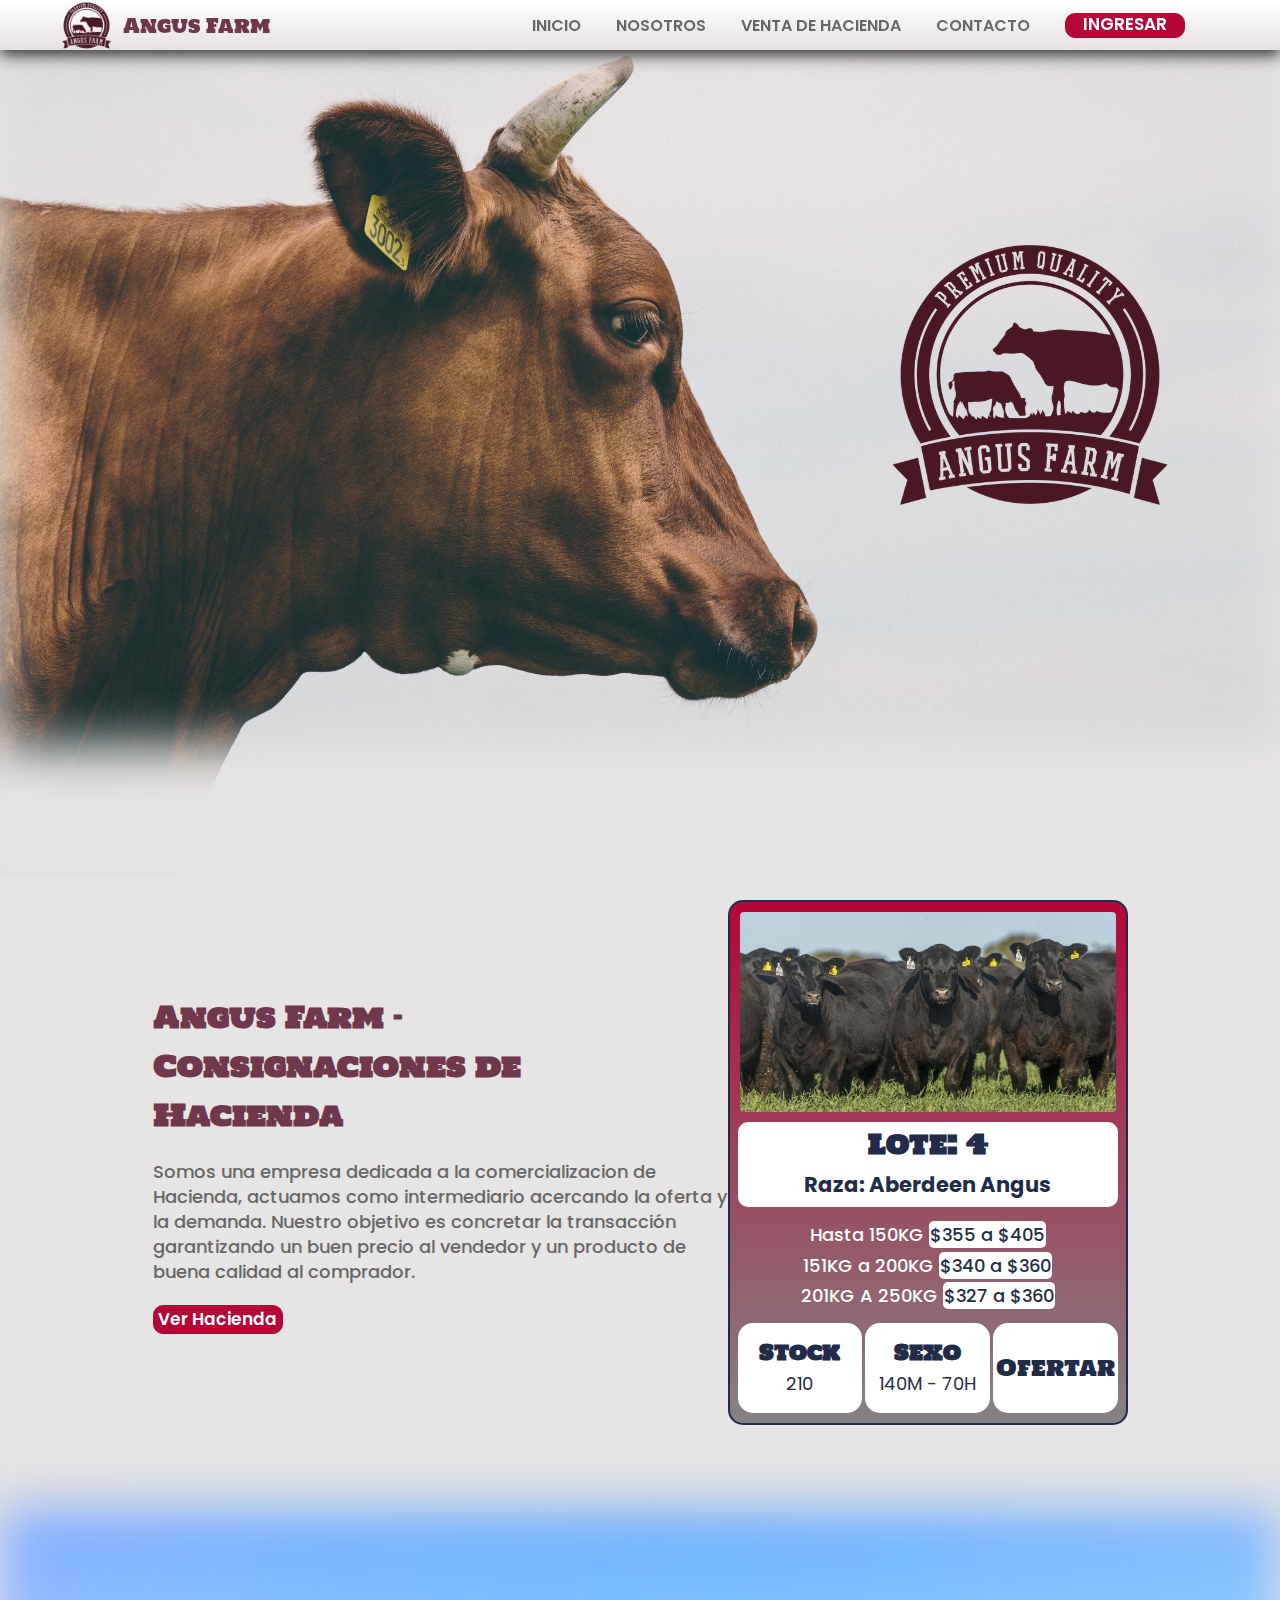
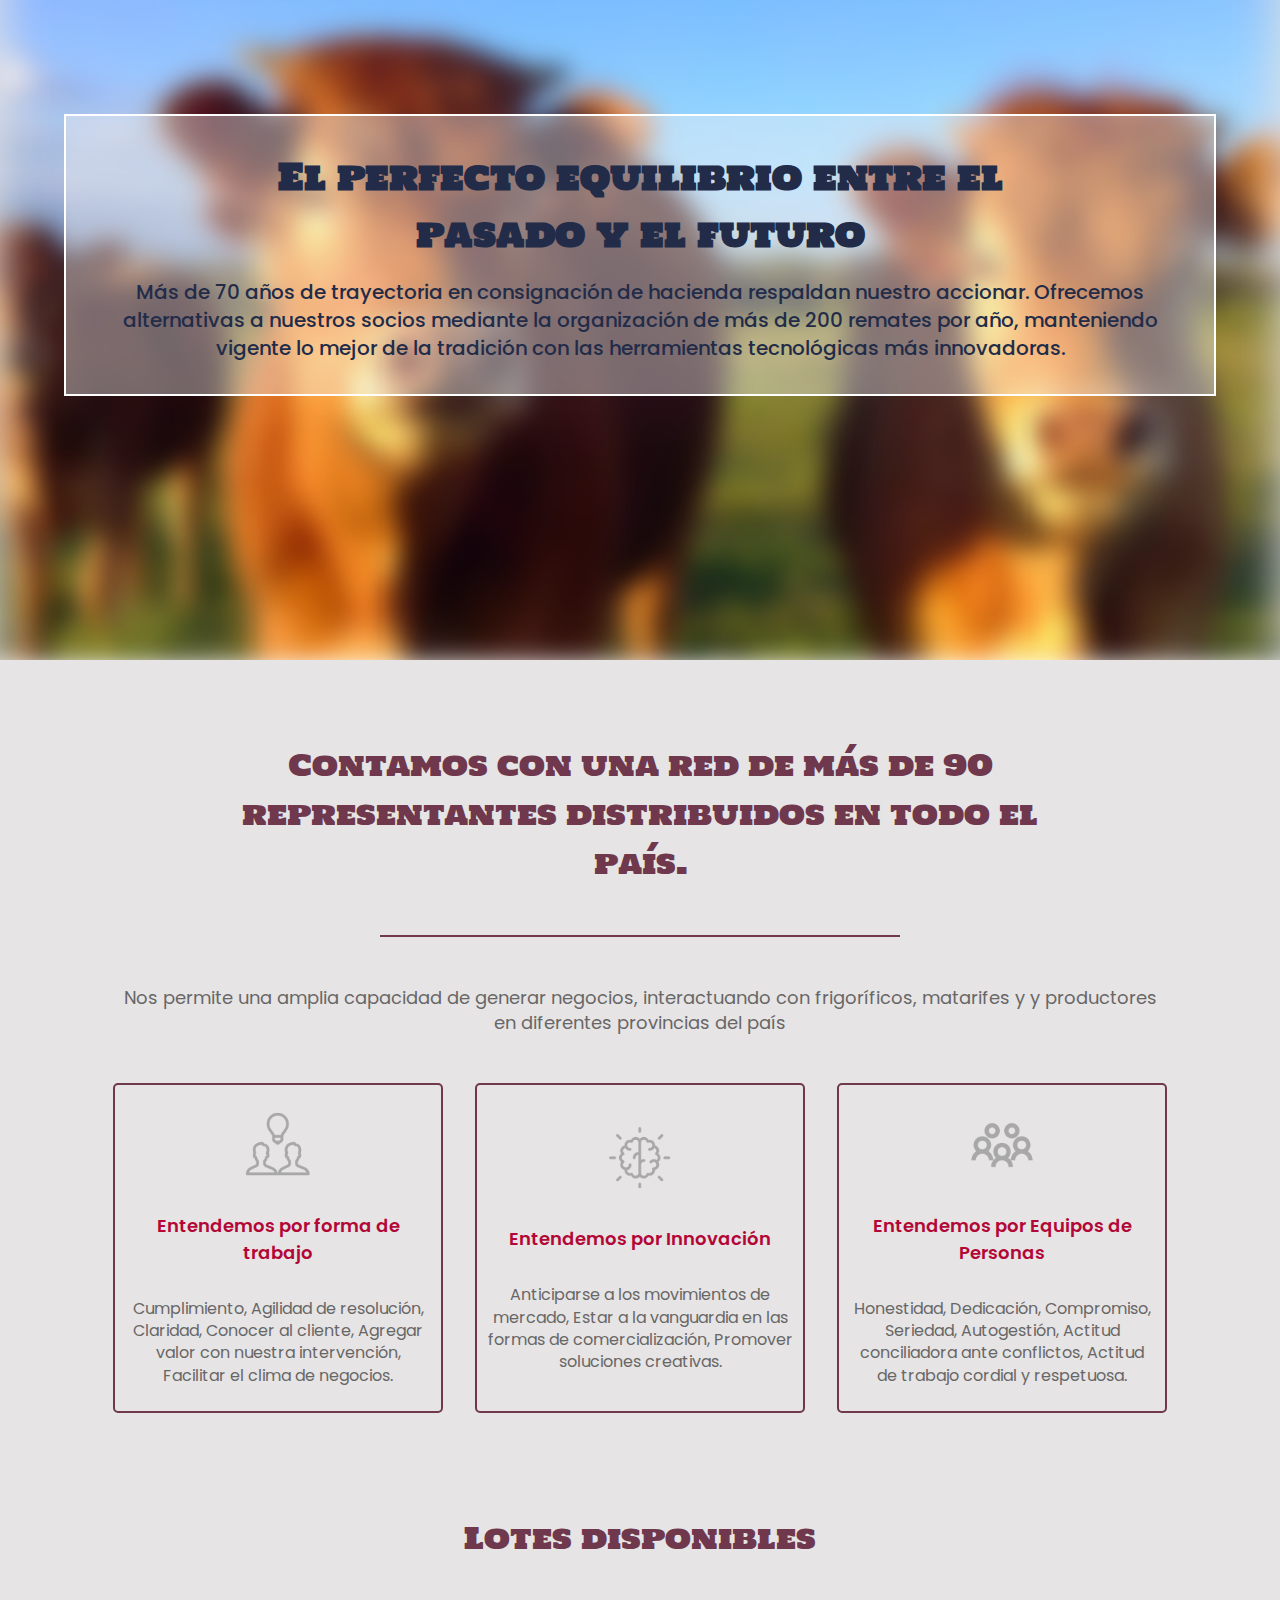
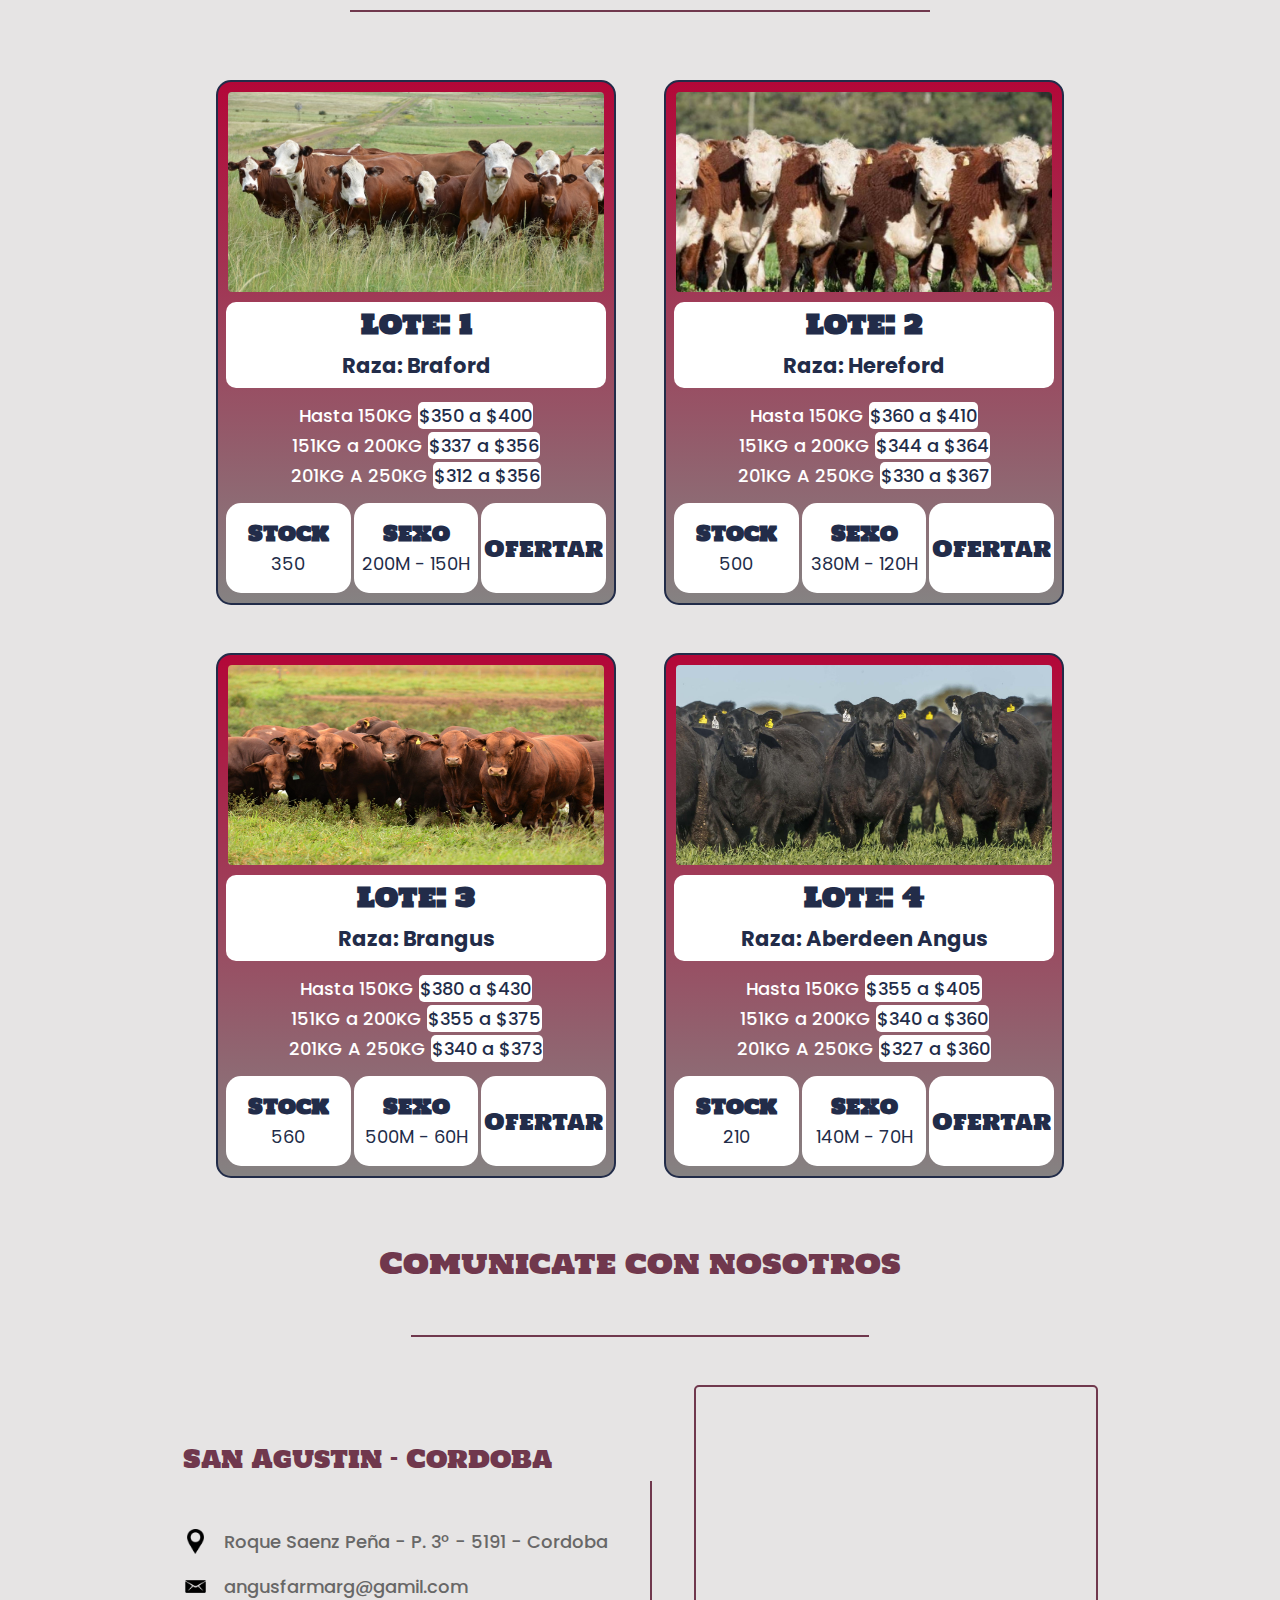
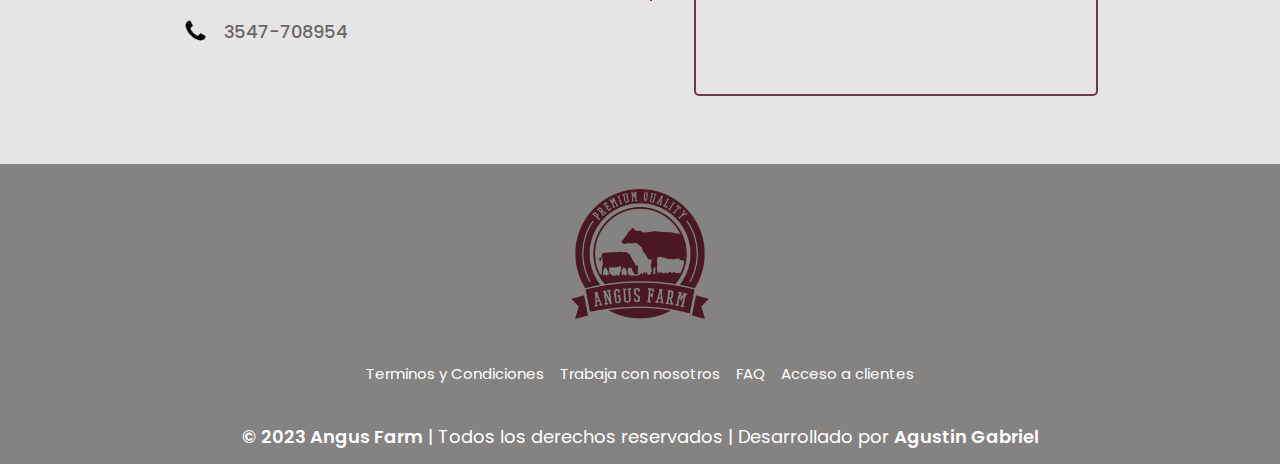
==== index.html @ 78f522e8 "integrador" ====
<!DOCTYPE html>
<html lang="en">
  <head>
    <meta charset="UTF-8" />
    <meta http-equiv="X-UA-Compatible" content="IE=edge" />
    <meta name="viewport" content="width=device-width, initial-scale=1.0" />
    <link rel="stylesheet" href="./assets/styles.css" />
    <link
      rel="stylesheet"
      href="https://cdnjs.cloudflare.com/ajax/libs/font-awesome/6.4.0/css/all.min.css"
    />
    <title>Integrador</title>
  </head>
  <body>
    <header>
      <div class="logo">
        <img src="./assets/img/logo-hag.png" alt="logo" />
        <p>Angus Farm</p>
      </div>
      <nav class="navbar">
        <label for="toggle-menu"><i class="fa-solid fa-bars"></i></label>
        <input type="checkbox" id="toggle-menu" />

        <ul class="navbar-list">
          <li><a href="#hero">Inicio</a></li>
          <li><a href="#about ">Nosotros</a></li>
          <li><a href="#cards ">Venta de Hacienda</a></li>
          <li><a href="#contact">Contacto</a></li>
          <li><a href="#">Ingresar</a></li>
        </ul>
        <div class="overlay"></div>
      </nav>
    </header>
    <main>
      <section id="img-port">
        <img src="./assets/img/logo-hag.png" alt="logo" />
      </section>
      <section id="hero">
        <div class="hero-info">
          <h1>Angus Farm - Consignaciones de Hacienda</h1>

          <p>
            Somos una empresa dedicada a la comercializacion de Hacienda,
            actuamos como intermediario acercando la oferta y la demanda.
            Nuestro objetivo es concretar la transacción garantizando un buen
            precio al vendedor y un producto de buena calidad al comprador.
          </p>
          <a href="#cards">Ver Hacienda</a>
        </div>
        <div class="hero-card">
          <img src="./assets/img/angus-card.jpg" alt="Image de card" />
          <div class="hero-card-info">
            <div class="hero-card-top">
              <h2>Lote: 4</h2>
              <h3>Raza: Aberdeen Angus</h3>
            </div>
            <div class="hero-card-bottom">
              <div class="hero-card-price">
                <p>Hasta 150KG <span>$355 a $405</span></p>
                <p>151KG a 200KG <span>$340 a $360</span></p>
                <p>201KG A 250KG <span>$327 a $360</span></p>
              </div>
              <div class="hero-card-stock">
                <div class="h-c-stock">
                  <h3>Stock</h3>
                  <p>210</p>
                </div>
                <div class="h-c-stock">
                  <h3>Sexo</h3>
                  <p>140M - 70H</p>
                </div>
                <div class="h-c-stock hov">
                  <a href="#" class="off">Ofertar</a>
                </div>
              </div>
            </div>
          </div>
        </div>
      </section>
      <section id="about">
        <div class="about-info">
          <h2>El perfecto equilibrio entre el pasado y el futuro</h2>
          <p>
            Más de 70 años de trayectoria en consignación de hacienda respaldan
            nuestro accionar. Ofrecemos alternativas a nuestros socios mediante
            la organización de más de 200 remates por año, manteniendo vigente
            lo mejor de la tradición con las herramientas tecnológicas más
            innovadoras.
          </p>
        </div>
      </section>
      <section id="about-card">
        <h2>
          Contamos con una red de más de 90 representantes distribuidos en todo
          el país.
        </h2>
        <div class="border"></div>
        <h3>
          Nos permite una amplia capacidad de generar negocios, interactuando
          con frigoríficos, matarifes y y productores en diferentes provincias
          del país
        </h3>

        <div class="about-card-info">
          <div class="about-card-container">
            <img src="./assets/img/forma-trabajo.png" alt="forma de trabajo" />
            <h4>Entendemos por forma de trabajo</h4>
            <p>
              Cumplimiento, Agilidad de resolución, Claridad, Conocer al
              cliente, Agregar valor con nuestra intervención, Facilitar el
              clima de negocios.
            </p>
          </div>
          <div class="about-card-container">
            <img src="./assets/img/innovacion.png" alt="innovacion" />
            <h4>Entendemos por Innovación</h4>
            <p>
              Anticiparse a los movimientos de mercado, Estar a la vanguardia en
              las formas de comercialización, Promover soluciones creativas.
            </p>
          </div>
          <div class="about-card-container">
            <img src="./assets/img/equipos.png" alt="equipos" />
            <h4>Entendemos por Equipos de Personas</h4>
            <p>
              Honestidad, Dedicación, Compromiso, Seriedad, Autogestión, Actitud
              conciliadora ante conflictos, Actitud de trabajo cordial y
              respetuosa.
            </p>
          </div>
        </div>
      </section>
      <section id="cards">
        <h2 class="cards-h2">Lotes disponibles</h2>
        <div class="border"></div>
        <div class="cards-container">
          <div class="hero-card">
            <img src="./assets/img/braford-card.jpg" alt="Image de card" />
            <div class="hero-card-info">
              <div class="hero-card-top">
                <h2>Lote: 1</h2>
                <h3>Raza: Braford</h3>
              </div>
              <div class="hero-card-bottom">
                <div class="hero-card-price">
                  <p>Hasta 150KG <span>$350 a $400</span></p>
                  <p>151KG a 200KG <span>$337 a $356</span></p>
                  <p>201KG A 250KG <span>$312 a $356</span></p>
                </div>
                <div class="hero-card-stock">
                  <div class="h-c-stock">
                    <h3>Stock</h3>
                    <p>350</p>
                  </div>
                  <div class="h-c-stock">
                    <h3>Sexo</h3>
                    <p>200M - 150H</p>
                  </div>
                  <div class="h-c-stock">
                    <a href="#" class="off">Ofertar</a>
                  </div>
                </div>
              </div>
            </div>
          </div>
          <div class="hero-card">
            <img src="./assets/img/hereford-card.jpg" alt="Image de card" />
            <div class="hero-card-info">
              <div class="hero-card-top">
                <h2>Lote: 2</h2>
                <h3>Raza: Hereford</h3>
              </div>
              <div class="hero-card-bottom">
                <div class="hero-card-price">
                  <p>Hasta 150KG <span>$360 a $410</span></p>
                  <p>151KG a 200KG <span>$344 a $364</span></p>
                  <p>201KG A 250KG <span>$330 a $367</span></p>
                </div>
                <div class="hero-card-stock">
                  <div class="h-c-stock">
                    <h3>Stock</h3>
                    <p>500</p>
                  </div>
                  <div class="h-c-stock">
                    <h3>Sexo</h3>
                    <p>380M - 120H</p>
                  </div>
                  <div class="h-c-stock">
                    <a href="#" class="off">Ofertar</a>
                  </div>
                </div>
              </div>
            </div>
          </div>
          <div class="hero-card">
            <img src="./assets/img/brangus-card.jpg" alt="Image de card" />
            <div class="hero-card-info">
              <div class="hero-card-top">
                <h2>Lote: 3</h2>
                <h3>Raza: Brangus</h3>
              </div>
              <div class="hero-card-bottom">
                <div class="hero-card-price">
                  <p>Hasta 150KG <span>$380 a $430</span></p>
                  <p>151KG a 200KG <span>$355 a $375</span></p>
                  <p>201KG A 250KG <span>$340 a $373</span></p>
                </div>
                <div class="hero-card-stock">
                  <div class="h-c-stock">
                    <h3>Stock</h3>
                    <p>560</p>
                  </div>
                  <div class="h-c-stock">
                    <h3>Sexo</h3>
                    <p>500M - 60H</p>
                  </div>
                  <div class="h-c-stock">
                    <a href="#" class="off">Ofertar</a>
                  </div>
                </div>
              </div>
            </div>
          </div>
          <div class="hero-card">
            <img src="./assets/img/angus-card.jpg" alt="Image de card" />
            <div class="hero-card-info">
              <div class="hero-card-top">
                <h2>Lote: 4</h2>
                <h3>Raza: Aberdeen Angus</h3>
              </div>
              <div class="hero-card-bottom">
                <div class="hero-card-price">
                  <p>Hasta 150KG <span>$355 a $405</span></p>
                  <p>151KG a 200KG <span>$340 a $360</span></p>
                  <p>201KG A 250KG <span>$327 a $360</span></p>
                </div>
                <div class="hero-card-stock">
                  <div class="h-c-stock">
                    <h3>Stock</h3>
                    <p>210</p>
                  </div>
                  <div class="h-c-stock">
                    <h3>Sexo</h3>
                    <p>140M - 70H</p>
                  </div>
                  <div class="h-c-stock">
                    <a href="#" class="off">Ofertar</a>
                  </div>
                </div>
              </div>
            </div>
          </div>
        </div>
      </section>
      <section id="contact">
        <h2>Comunicate con nosotros</h2>
        <div class="border"></div>
        <div class="contact-info">
          <div class="contact-info-user">
            <h3>San Agustin - Cordoba</h3>
            <div class="contact-icon">
              <img src="./assets/img/ubicacion.png" alt="ubicacion" />
              <p>Roque Saenz Peña - P. 3º - 5191 - Cordoba</p>
            </div>
            <div class="contact-icon">
              <img src="./assets/img/email.png" alt="email" />
              <p>angusfarmarg@gamil.com</p>
            </div>
            <div class="contact-icon">
              <img src="./assets/img/phone.png" alt="phone" />
              <p>3547-708954</p>
            </div>
          </div>
          <div class="sep"></div>
          <div class="contact-location">
            <iframe
              src="https://maps.google.com/maps?q=cordoba san agustin&t=&z=15&ie=UTF8&iwloc=&output=embed"
              width="400"
              height="300"
              style="border: 0"
              allowfullscreen=""
              loading="lazy"
              referrerpolicy="no-referrer-when-downgrade"
            ></iframe>
          </div>
        </div>
        <div class="contact-redes"></div>
      </section>

      <footer>
        <img src="./assets/img/logo-hag.png" alt="Logo" />
        <div class="footer-links">
          <ul>
            <li><a href="#">Terminos y Condiciones</a></li>
            <li><a href="#">Trabaja con nosotros</a></li>
            <li><a href="#">FAQ</a></li>
            <li><a href="#">Acceso a clientes</a></li>
          </ul>
        </div>
        <div class="footer-info">
          <p>
            <span>© 2023 Angus Farm</span> | Todos los derechos reservados |
            Desarrollado por
            <span>Agustin Gabriel</span>
          </p>
        </div>
      </footer>
    </main>
  </body>
</html>
---- assets/styles.css ----
@import url("https://fonts.googleapis.com/css2?family=Holtwood+One+SC&family=Poppins&family=Prompt:wght@500&family=Roboto:wght@500&family=Sigmar&display=swap");

* {
  margin: 0;
  padding: 0;
  box-sizing: border-box;
  font-family: "Poppins", sans-serif;
  text-decoration: none;
  list-style-type: none;
}

html {
  scroll-behavior: smooth;
  scroll-padding-top: 50px;
}

/* navbar */

header {
  background: linear-gradient(to top, #e6e2e1, #ffffff);
  box-shadow: 0px 5px 15px rgb(46, 45, 45);
  width: 100%;
  height: 50px;
  display: flex;
  justify-content: space-between;
  align-items: center;
  padding: 0 60px 0 60px;
  position: fixed;
  top: 0;
  z-index: 3;
}

.logo {
  display: flex;
  justify-content: center;
  align-items: center;
  gap: 10px;
}

.logo p {
  font-family: "Holtwood One SC", serif;
  font-size: 19px;
  font-weight: 400;
  color: #70384d;
  cursor: pointer;
}

.logo img {
  height: 53px;
  width: 53px;
}

/* menu hamburguesa desactivado */

.navbar i {
  font-size: 34px;
  display: none;
  color: #70384d;
}

#toggle-menu {
  display: none;
}

/* menu hamburguesa desactivado */

.navbar,
.navbar-list {
  display: flex;
  align-items: center;
  justify-content: center;
  gap: 35px;
}

.navbar-list a {
  color: #686767;
  font-size: 16px;
  font-family: "Poppins", sans-serif;
  font-weight: 600;
  line-height: 1.4em;
  text-transform: uppercase;
  transition: all 0.3s;
}

.navbar-list a:hover {
  color: #70384d;
  transition: all 0.3s;
}

.navbar-list li:last-child > a {
  font-size: 17px;
  font-weight: 600;
  height: 25px;
  width: 120px;
  -webkit-box-pack: center;
  -webkit-box-align: center;
  display: flex;
  justify-content: center;
  align-items: center;
  fill: #ffffff;
  color: #ffffff;
  background-color: #b30738;
  border-style: solid;
  border-width: 1px;
  border-color: #b30738;
  border-radius: 10px;
  transition: all 0.3s linear;
}

.navbar-list li:last-child > a:hover {
  background-color: #686767;
  border-color: #686767;
  transition: all 0.3s linear;
  transform: scale(1.04);
}

/* main */

main {
  display: flex;
  flex-direction: column;
  justify-content: center;
  align-items: center;
  width: 100%;
  background-color: #e6e4e4;
}

/* section hero */

#img-port {
  margin-top: -125px;
  background: url(../assets/img/img-hero2.jpg) no-repeat;
  background-position: top;
  background-size: cover;
  position: relative;
  width: 100%;
  height: 1000px;
  box-shadow: 0px -130px 50px #e6e4e4 inset;
  display: flex;
  justify-content: flex-end;
  align-items: center;
  padding: 0 50px;
}

#img-port img {
  height: 300px;
  padding-right: 50px;
}

#hero {
  max-width: 1200px;
  padding: 25px 25px;
  display: flex;
  justify-content: center;
  align-items: center;
  flex-wrap: wrap;
}

.hero-info {
  display: flex;
  flex-direction: column;
  flex-wrap: wrap;
  gap: 20px;
  width: 50%;
}

.hero-info h1 {
  font-family: "Holtwood One SC", serif;
  font-size: 30px;
  width: 80%;
  /* min-width: 530px; */
  font-weight: 700;
  color: #70384d;
}

.hero-info p {
  color: #686767;
  font-size: 18px;
  font-weight: 500;
  line-height: 1.4em;
  width: 100%;
}

.hero-info a {
  font-size: 17px;
  font-weight: 600;
  height: 29px;
  width: 130px;
  -webkit-box-pack: center;
  -webkit-box-align: center;
  display: flex;
  justify-content: center;
  align-items: center;
  fill: #ffffff;
  color: #ffffff;
  background-color: #b30738;
  border-style: solid;
  border-width: 1px;
  border-color: #b30738;
  border-radius: 10px;
  transition: all 0.3s linear;
}

.hero-info a:hover {
  border-color: #686767;
  background-color: #686767;
  transition: all 0.3s linear;
  transform: scale(1.04);
}

.hero-card {
  width: 400px;
  background: linear-gradient(to top, #858282, #b30738);
  padding: 0px;
  border-radius: 15px;
  display: flex;
  flex-direction: column;
  align-items: center;
  color: #ffffff;
  font-size: 18px;
  font-weight: 500;
  border: 2px solid #222c49;
  line-height: 1.4em;
}
.hero-card img {
  width: 100%;
  height: 220px;
  padding: 10px;
  border-radius: 14px;
}

.hero-card-info {
  display: flex;
  flex-direction: column;
  justify-content: space-between;
  gap: 15px;
}
.hero-card-top {
  display: flex;
  flex-direction: column;
  justify-content: space-between;
  align-items: center;
  font-family: "Holtwood One SC", serif;
  gap: 15px;
  padding: 10px;
  background: #ffffff;
  color: #222c49;
  width: 380px;
  border-radius: 10px;
}

.hero-card-top h2 {
  font-family: "Holtwood One SC", serif;
}

.hero-card-bottom {
  display: flex;
  flex-direction: column;
  justify-content: space-between;
  gap: 15px;
  padding-bottom: 10px;
}

.hero-card-stock {
  display: flex;
  justify-content: space-evenly;
  align-items: center;
  gap: 3px;
}

.h-c-stock {
  display: flex;
  flex-direction: column;
  justify-content: center;
  align-items: center;
  background: #ffffff;
  color: #222c49;
  height: 90px;
  width: 100%;
  border-radius: 15px;
  gap: 5px;
  transition: all 0.3s linear;
}

.h-c-stock a:hover {
  color: #b30738;
}

.hov:hover {
  transform: scale(1.02);
  transition: all 0.3s linear;
}

.off {
  color: #222c49;
  font-size: 22px;
  font-family: "Holtwood One SC", serif;
}

.h-c-stock h3 {
  font-family: "Holtwood One SC", serif;
}

.h-c-stock p {
  font-size: 18px;
  font-weight: 400;
  line-height: 1.4em;
  text-transform: uppercase;
}

.hero-card-price {
  display: flex;
  flex-direction: column;
  justify-content: center;
  align-items: center;
  gap: 5px;
}

.hero-card-price span {
  color: #222c49;
  background: #ffffff;
  padding: 1px;
  border-radius: 5px;
}

.hero-card {
  transition: all 0.3s linear;
}

.hero-card:hover {
  transform: scale(1.02);
  transition: all 0.3s linear;
  box-shadow: 8px 8px 11px 1px #000;
}

/* section about */

#about {
  background: url(../assets/img/about.jpg) center;
  background-size: cover;
  background-repeat: no-repeat;
  width: 100%;
  min-height: 90vh;
  display: flex;
  align-items: center;
  justify-content: center;
  box-shadow: 0px 60px 50px #e6e4e4 inset;
}

.about-info {
  background-color: rgba(243, 243, 243, 0.4);
  max-width: 1200px;
  width: 90%;
  padding: 2rem 3rem;
  gap: 1rem;
  display: flex;
  flex-direction: column;
  justify-content: center;
  align-items: center;
  border: solid #ffffff 2px;
}

.about-info h2 {
  font-family: "Holtwood One SC", serif;
  text-align: center;
  font-size: 35px;
  width: 80%;
  min-width: 530px;
  font-weight: 700;
  color: #222c49;
}

.about-info p {
  color: #222c49;
  text-align: center;
  font-size: 20px;
  font-weight: 500;
  line-height: 1.4em;
  width: 100%;
}

#about-card {
  padding: 80px;
  max-width: 1200px;
  text-align: center;
  display: flex;
  flex-direction: column;
  justify-content: center;
  align-items: center;
  gap: 3rem;
}

#about-card h2 {
  font-family: "Holtwood One SC", serif;
  font-size: 30px;
  width: 80%;
  min-width: 530px;
  font-weight: 500;
  color: #70384d;
}

#about-card h3 {
  color: #686767;
  font-size: 18px;
  font-weight: 400;
  line-height: 1.4em;
  width: 100%;
}

.about-card-info {
  display: flex;
  justify-content: space-around;
  align-items: center;
  gap: 2rem;
}

.about-card-container {
  width: 330px;
  height: 330px;
  border: #70384d 2px solid;
  border-radius: 5px;
  padding: 10px;
  display: flex;
  text-align: center;
  flex-direction: column;
  justify-content: center;
  align-items: center;
  padding: 10px;
  gap: 2rem;
  /* box-shadow: 10px 10px 20px 1px #000; */
  transition: all 0.3s linear;
}

.about-card-container:hover {
  transform: scale(1.02);
  transition: all 0.3s linear;
  box-shadow: 10px 10px 20px 1px #000;
}

.about-card-container h4 {
  font-size: 18px;
  font-weight: 600;
  color: #b30738;
}

.about-card-container p {
  color: #686767;
  font-size: 16px;
  font-weight: 400;
  line-height: 1.4em;
  width: 100%;
}

.about-card-container img {
  height: 70px;
  transition: all 0.3s linear;
}

.about-card-container img:hover {
  transform: scale(1.1);
  transition: all 0.3s linear;
}

.border {
  display: flex;
  justify-content: center;
  align-items: center;
  width: 50%;
  height: 2px;
  background: #70384d;
}

#cards {
  max-width: 1200px;
  padding: 20px;
  display: flex;
  flex-direction: column;
  justify-content: center;
  align-items: center;
  gap: 3rem;
}

.cards-container {
  padding: 20px;
  display: flex;
  justify-content: center;
  align-items: center;
  flex-wrap: wrap;
  gap: 3rem;
}

.cards-h2 {
  font-family: "Holtwood One SC", serif;
  font-size: 30px;
  text-align: center;
  width: 80%;
  min-width: 530px;
  font-weight: 500;
  color: #70384d;
}

/* section contact */

#contact {
  max-width: 1200px;
  padding: 20px;
  display: flex;
  flex-direction: column;
  justify-content: center;
  align-items: center;
  gap: 3rem;
}

#contact h2 {
  font-family: "Holtwood One SC", serif;
  font-size: 30px;
  text-align: center;
  width: 80%;
  min-width: 530px;
  font-weight: 500;
  color: #70384d;
}

#contact h3 {
  font-family: "Holtwood One SC", serif;
  font-size: 25px;
  font-weight: 500;
  color: #70384d;
  padding-bottom: 30px;
}

#contact p {
  color: #686767;
  font-size: 18px;
  font-weight: 500;
  line-height: 1.4em;
  width: 100%;
  transition: all 0.3s;
  cursor: pointer;
}
#contact p:hover {
  color: #70384d;
  transition: all 0.3s;
}
.sep {
  width: 2px;
  height: 120px;
  margin: 0 10px 0 10px;
  display: flex;
  justify-content: center;
  align-items: center;
  background: #70384d;
}

.contact-info {
  display: flex;
  justify-content: space-between;
  align-items: center;
  gap: 2rem;
}
.contact-icon {
  display: flex;
  justify-content: center;
  align-items: center;
  gap: 1rem;
}

.contact-info-user {
  display: flex;
  flex-direction: column;
  gap: 20px;
}

.contact-info-user img {
  width: 25px;
}
.contact-location {
  border: #70384d 2px solid;
  border-radius: 5px;
}
.contact-location iframe {
  border-radius: 10px;
}

/* footer */

footer {
  display: flex;
  flex-direction: column;
  justify-content: center;
  align-items: center;
  width: 100%;
  height: 300px;
  background: #858282;
  color: #ffffff;
  gap: 2rem;
}

footer img {
  height: 50%;
}

.footer-links ul {
  display: flex;
  justify-content: center;
  align-items: center;
  gap: 1rem;
}

.footer-links a {
  color: #ffffff;
  font-size: 15px;
  transition: all 0.3s;
}

.footer-links a:hover {
  color: #70384d;
  transition: all 0.3s;
}

.footer-info {
  padding-top: 5px;
  font-size: 18px;
}

.footer-info span {
  font-weight: 600;
}

/* -------------- */

/* mediaqueries */

@media (max-width: 1200px) {
  .about-card-info {
    flex-wrap: wrap;
  }
}

/* responsive max-width hasta 992px */

@media (max-width: 992px) {
  /* header */

  .overlay {
    position: absolute;
    top: 50px;
    left: 0;
    height: 100vh;
    width: 100%;
    z-index: 1;
    background: rgba(83, 83, 83, 0.5);
    /* box-shadow: 0 8px 32px 0 rgba(31, 38, 135, 0.37); */
    backdrop-filter: blur(5px);
    -webkit-backdrop-filter: blur(5px);
    display: none;
  }

  .navbar ul {
    position: absolute;
    top: 50px;
    left: 0;
    right: 0;
    width: 100%;
    flex-direction: column;
    background: #e6e2e1;
    border-top: 0px;
    align-items: center;
    padding: 10px 30px;
    gap: 10px;
    z-index: 2;
    /* display: none; */
    transform: translateY(-200%);
    transition: all 0.4s ease;
  }

  .navbar i {
    display: block;
  }

  #toggle-menu:checked + .navbar-list {
    /* display: flex; */
    transform: translateY(0);
  }

  #toggle-menu:checked ~ .overlay {
    display: block;
  }

  #img-port img {
    height: 20%;
    padding-right: 15px;
  }

  #hero {
    gap: 35px;
    padding: 30px;
  }

  .hero-info {
    width: 100%;
    text-align: center;
    justify-content: center;
    align-items: center;
    gap: 30px;
  }

  #about-card {
    gap: 35px;
    padding: 30px;
  }

  .about-card-info {
    flex-wrap: wrap;
    width: 100%;
    text-align: center;
    justify-content: center;
    align-items: center;
    gap: 30px;
  }

  #contact {
    gap: 35px;
    padding: 30px;
    justify-content: center;
    align-items: center;
    width: 100%;
  }

  #contact h3 {
    text-align: center;
  }

  .contact-info {
    flex-direction: column;
  }

  .sep {
    width: 50%;
    height: 2px;
  }

  footer img {
    height: 45%;
  }

  .footer-info {
    font-size: 16px;
  }
}

/* responsive hasta 767px */

@media (max-width: 767px) {
  #img-port img {
    height: 15%;
  }

  .hero-info h1 {
    font-size: 30px;
  }

  .hero-info p {
    font-size: 15px;
    width: 80%;
  }

  .hero-card-info p {
    font-size: 15px;
  }

  .about-info {
    width: 100%;
    padding: 25px;
  }

  .about-info h2 {
    font-size: 16px;
    width: 90%;
  }

  .about-info p {
    font-size: 15px;
  }

  #about-card h2 {
    min-width: 0;
    font-size: 16px;
  }

  #about-card h3 {
    font-size: 16px;
  }

  .about-card-container p {
    font-size: 15px;
  }

  .cards-h2 {
    font-size: 25px;
  }

  #contact h2 {
    font-size: 20px;
  }

  #contact h3 {
    font-size: 20px;
  }

  #contact p {
    font-size: 15px;
  }

  footer {
    height: 520px;
    padding: 20px;
  }

  footer img {
    height: 35%;
  }

  .footer-links ul {
    flex-direction: column;
    gap: 0.5rem;
  }

  .footer-info {
    text-align: center;
    font-size: 15px;
  }
}

/* responsive hasta 576px */

@media (max-width: 576px) {
}
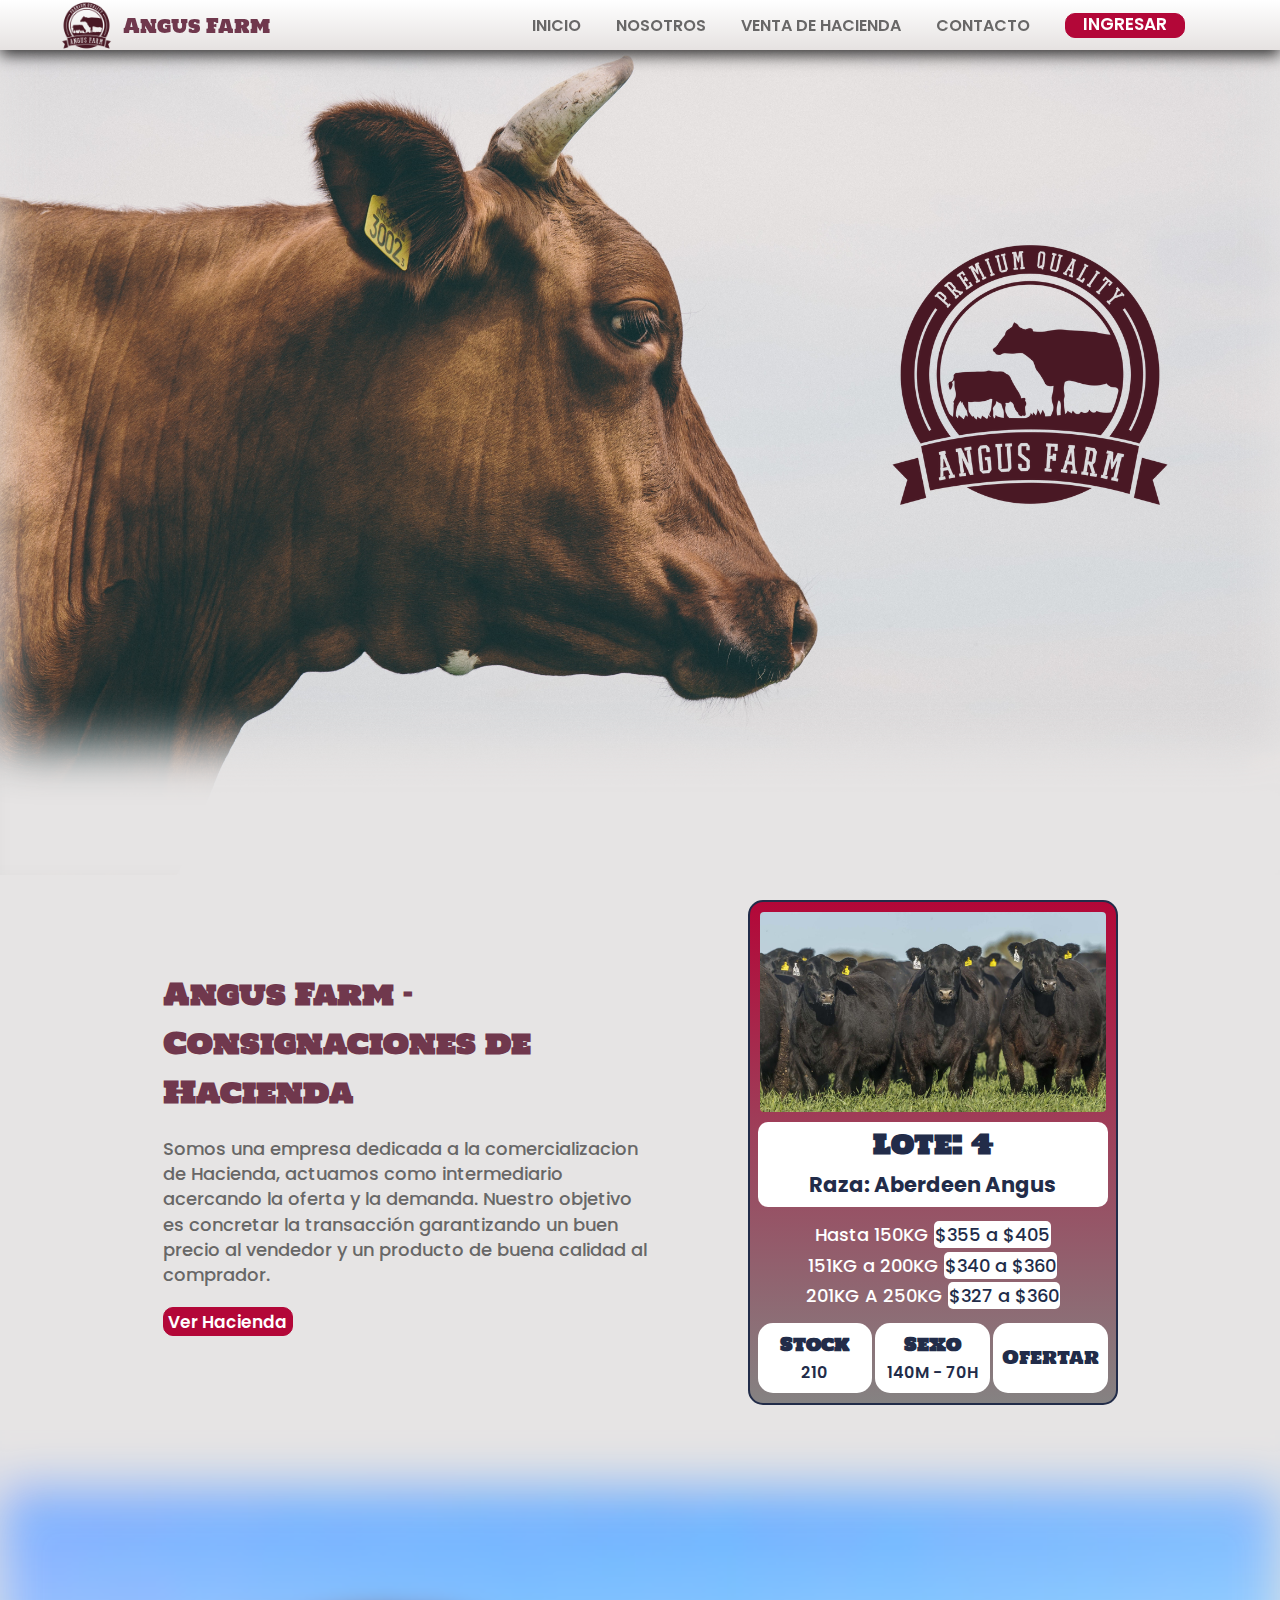
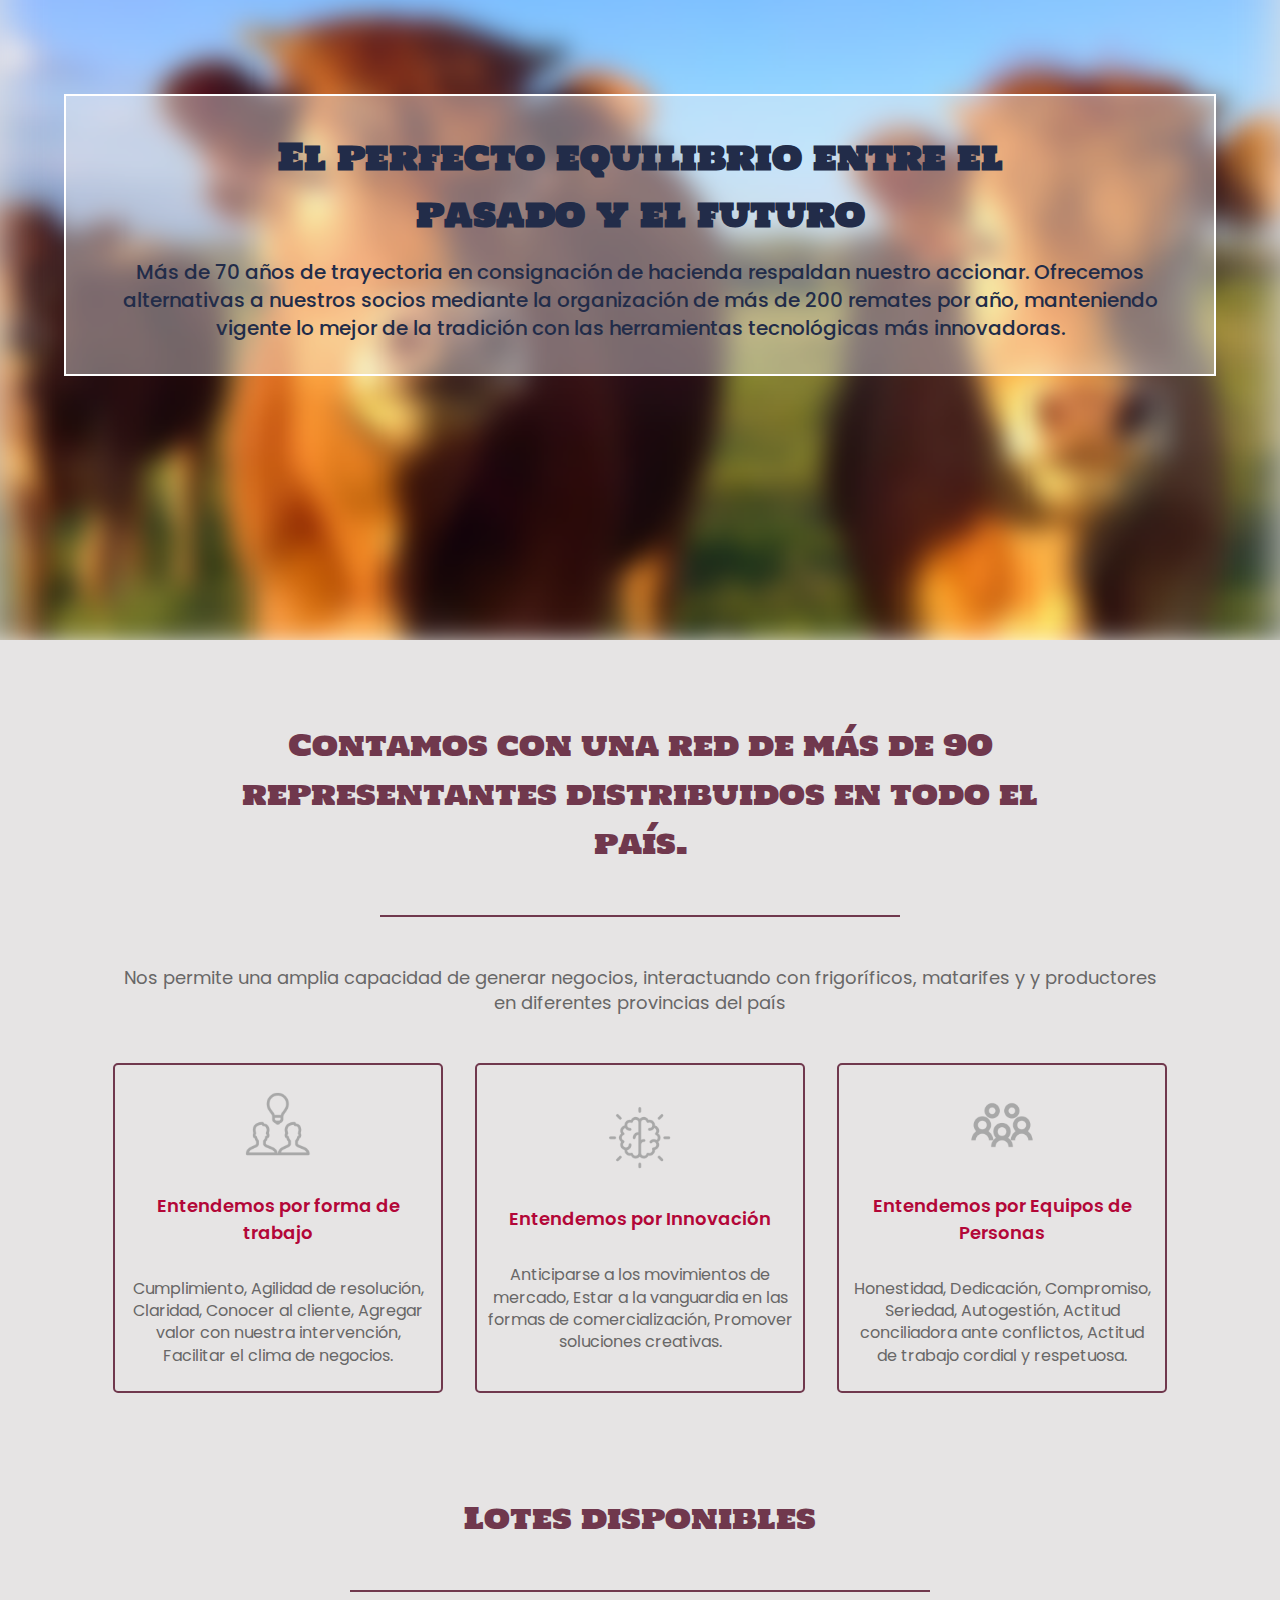
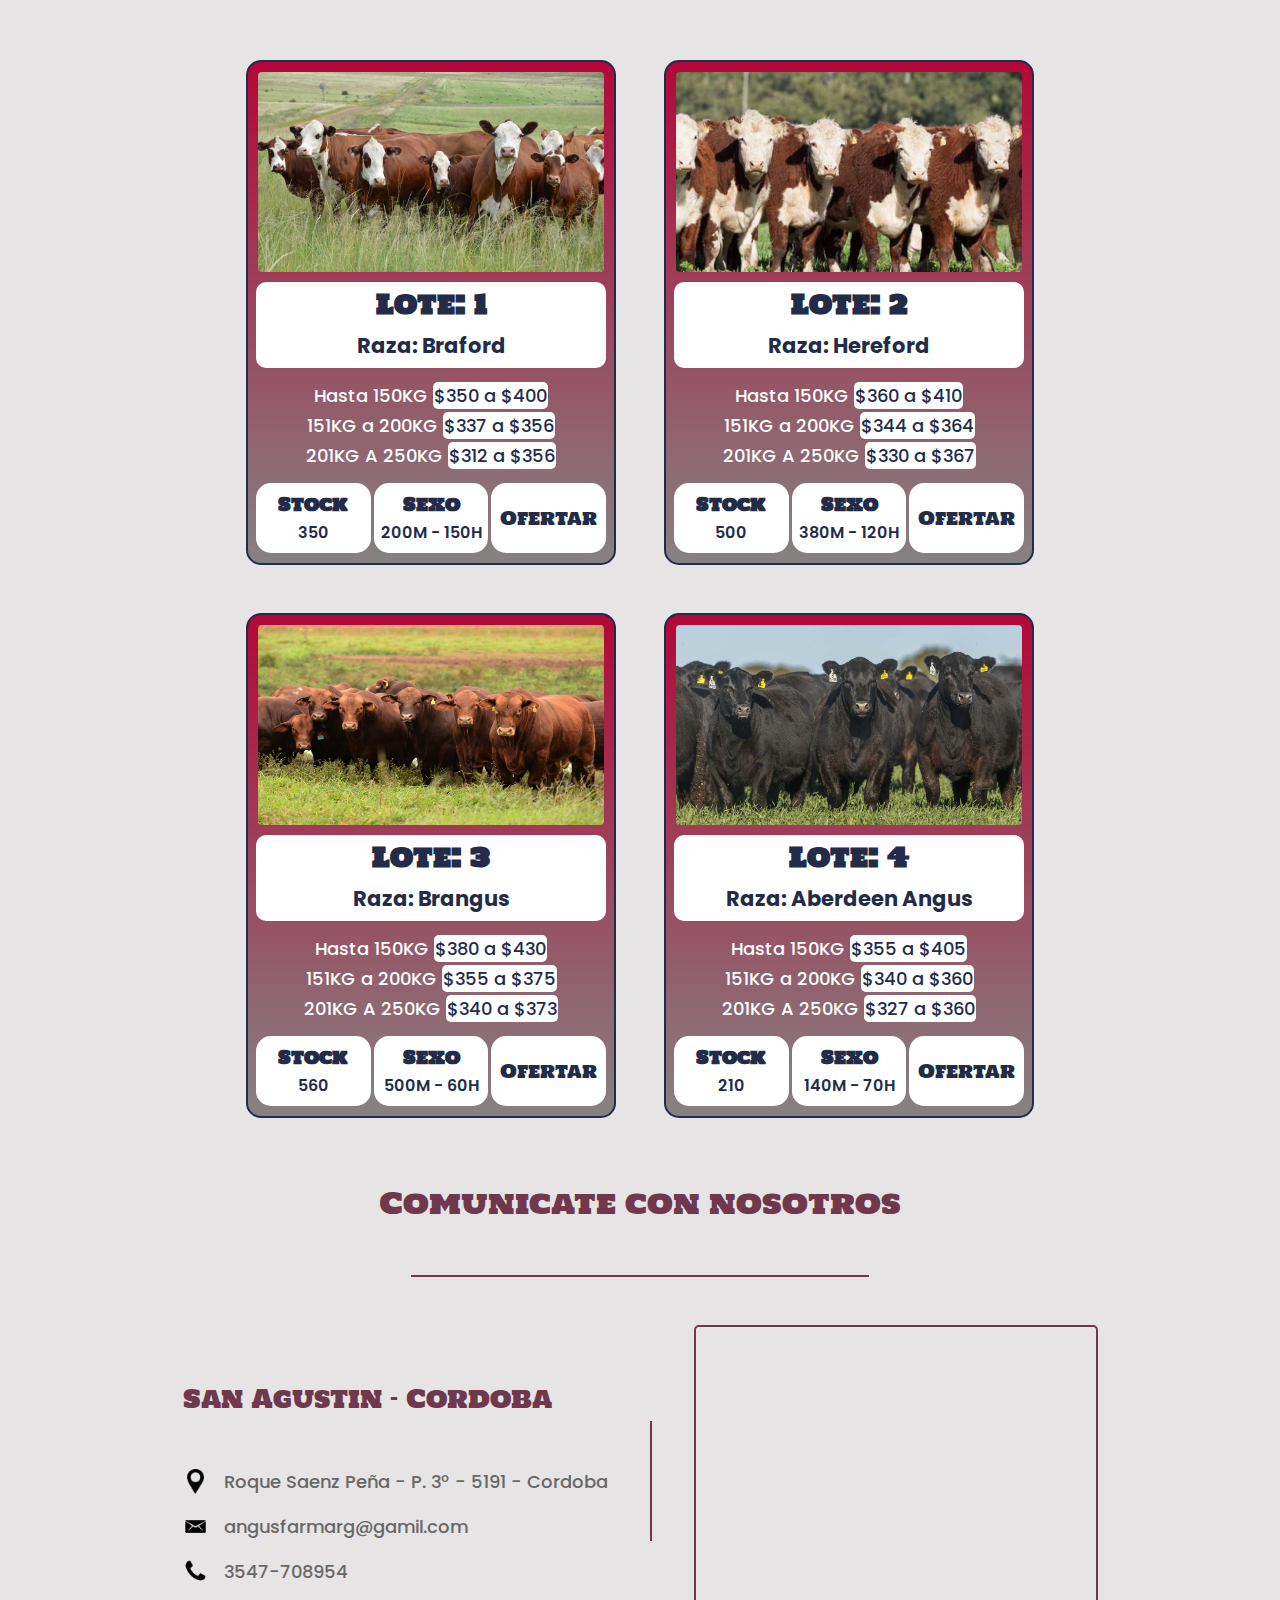
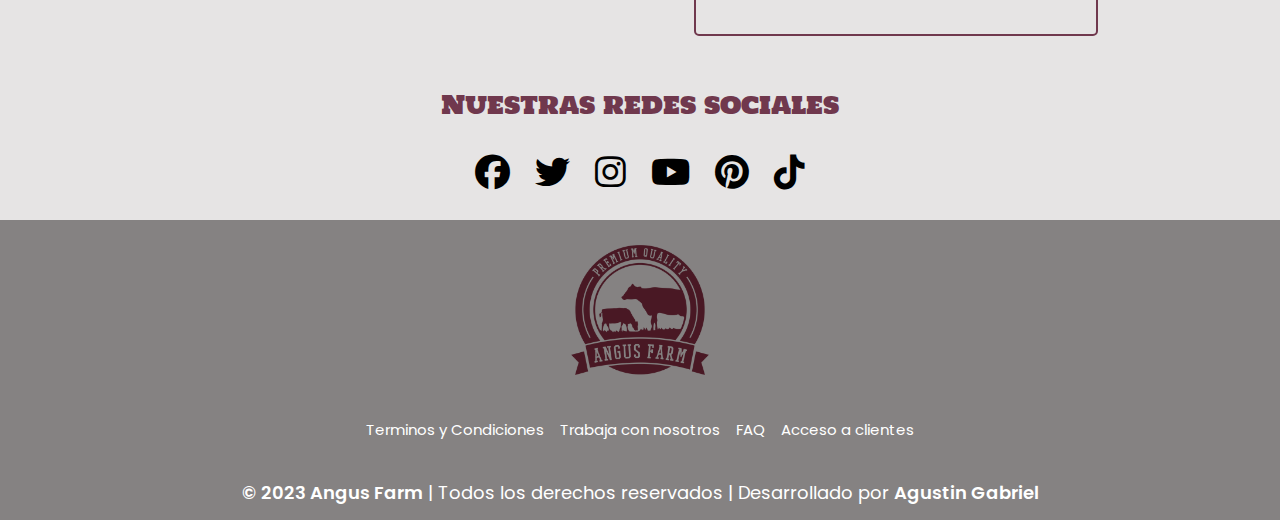
==== commit 90fe912b: "agregado de redes sociales" ====
--- a/index.html
+++ b/index.html
@@ -284,7 +284,17 @@
             ></iframe>
           </div>
         </div>
-        <div class="contact-redes"></div>
+        <div class="contact-redes">
+          <h3>Nuestras redes sociales</h3>
+          <div class="contact-redes-icon">
+            <i class="fa-brands fa-facebook"></i>
+            <i class="fa-brands fa-twitter"></i>
+            <i class="fa-brands fa-instagram"></i>
+            <i class="fa-brands fa-youtube"></i>
+            <i class="fa-brands fa-pinterest"></i>
+            <i class="fa-brands fa-tiktok"></i>
+          </div>
+        </div>
       </section>
 
       <footer>
--- a/assets/styles.css
+++ b/assets/styles.css
@@ -154,6 +154,7 @@
   justify-content: center;
   align-items: center;
   flex-wrap: wrap;
+  gap: 10px;
 }
 
 .hero-info {
@@ -178,7 +179,7 @@
   font-size: 18px;
   font-weight: 500;
   line-height: 1.4em;
-  width: 100%;
+  width: 85%;
 }
 
 .hero-info a {
@@ -209,7 +210,7 @@
 }
 
 .hero-card {
-  width: 400px;
+  width: 370px;
   background: linear-gradient(to top, #858282, #b30738);
   padding: 0px;
   border-radius: 15px;
@@ -245,7 +246,7 @@
   padding: 10px;
   background: #ffffff;
   color: #222c49;
-  width: 380px;
+  width: 350px;
   border-radius: 10px;
 }
 
@@ -275,7 +276,7 @@
   align-items: center;
   background: #ffffff;
   color: #222c49;
-  height: 90px;
+  height: 70px;
   width: 100%;
   border-radius: 15px;
   gap: 5px;
@@ -293,17 +294,18 @@
 
 .off {
   color: #222c49;
-  font-size: 22px;
+  font-size: 18px;
   font-family: "Holtwood One SC", serif;
 }
 
 .h-c-stock h3 {
   font-family: "Holtwood One SC", serif;
+  font-size: 18px;
 }
 
 .h-c-stock p {
-  font-size: 18px;
-  font-weight: 400;
+  font-size: 16px;
+  font-weight: 600;
   line-height: 1.4em;
   text-transform: uppercase;
 }
@@ -580,6 +582,56 @@
 }
 .contact-location iframe {
   border-radius: 10px;
+}
+
+.contact-redes {
+  display: flex;
+  flex-direction: column;
+  justify-content: center;
+  align-items: center;
+}
+
+.contact-redes-icon {
+  display: flex;
+  padding-bottom: 10px;
+  gap: 25px;
+  font-size: 35px;
+  transition: all 0.2s linear;
+  cursor: pointer;
+}
+
+.contact-redes-icon :nth-child(1):hover {
+  transition: all 0.2s linear;
+  color: #3b5998;
+}
+
+.contact-redes-icon :nth-child(2):hover {
+  transition: all 0.2s linear;
+  color: #00acee;
+}
+
+.contact-redes-icon :nth-child(3):hover {
+  transition: all 0.2s linear;
+  background: radial-gradient(
+    circle at 30% 107%,
+    #fdf497 0%,
+    #fdf497 5%,
+    #fd5949 45%,
+    #d6249f 60%,
+    #285aeb 90%
+  );
+  -webkit-background-clip: text;
+  color: transparent;
+}
+
+.contact-redes-icon :nth-child(4):hover {
+  transition: all 0.2s linear;
+  color: #c5201a;
+}
+
+.contact-redes-icon :nth-child(5):hover {
+  transition: all 0.2s linear;
+  color: #c8232c;
 }
 
 /* footer */
@@ -812,6 +864,10 @@
     font-size: 15px;
   }
 
+  .contact-redes-icon {
+    font-size: 30px;
+  }
+
   footer {
     height: 520px;
     padding: 20px;
@@ -835,4 +891,128 @@
 /* responsive hasta 576px */
 
 @media (max-width: 576px) {
-}
+  .overlay {
+    height: 200vh;
+  }
+
+  header {
+    padding: 0 25px 0 25px;
+  }
+
+  #img-port {
+    padding: 0 10px;
+    /* width: 180%; */
+  }
+
+  #img-port img {
+    padding: 0;
+    height: 10%;
+  }
+
+  #hero {
+    padding: 10px;
+  }
+
+  .hero-info {
+    width: 80%;
+  }
+
+  .hero-info h1 {
+    font-size: 20px;
+  }
+
+  .hero-info p {
+    font-size: 13px;
+  }
+
+  .hero-card {
+    width: 300px;
+  }
+
+  .hero-card-top {
+    width: 100%;
+  }
+
+  .h-c-stock {
+    width: 90px;
+  }
+
+  .h-c-stock h3 {
+    font-size: 15px;
+  }
+
+  .hero-card-info p {
+    font-size: 13px;
+  }
+
+  .off {
+    font-size: 16px;
+  }
+
+  .about-info {
+    width: 90%;
+    padding: 10px;
+  }
+
+  .about-info h2 {
+    min-width: 0;
+  }
+
+  #about-card {
+    padding: 30px 10px 10px 10px;
+  }
+
+  #about-card h3 {
+    width: 80%;
+  }
+
+  .about-card-info {
+    padding: 10px;
+  }
+
+  .about-card-container {
+    width: 100%;
+    height: 80%;
+  }
+
+  #cards {
+    padding: 0px;
+  }
+
+  .cards-h2 {
+    min-width: 0;
+  }
+
+  .cards-container {
+    padding: 10px;
+  }
+
+  #contact {
+    padding: 10px;
+  }
+
+  #contact h2 {
+    min-width: 0;
+  }
+
+  #contact h3 {
+    font-size: 16px;
+  }
+
+  .contact-redes-icon {
+    font-size: 25px;
+  }
+
+  .contact-info-user {
+    gap: 10px;
+  }
+
+  #contact p {
+    font-size: 13px;
+  }
+
+  .contact-location iframe {
+    width: 305px;
+    height: 305px;
+  }
+}
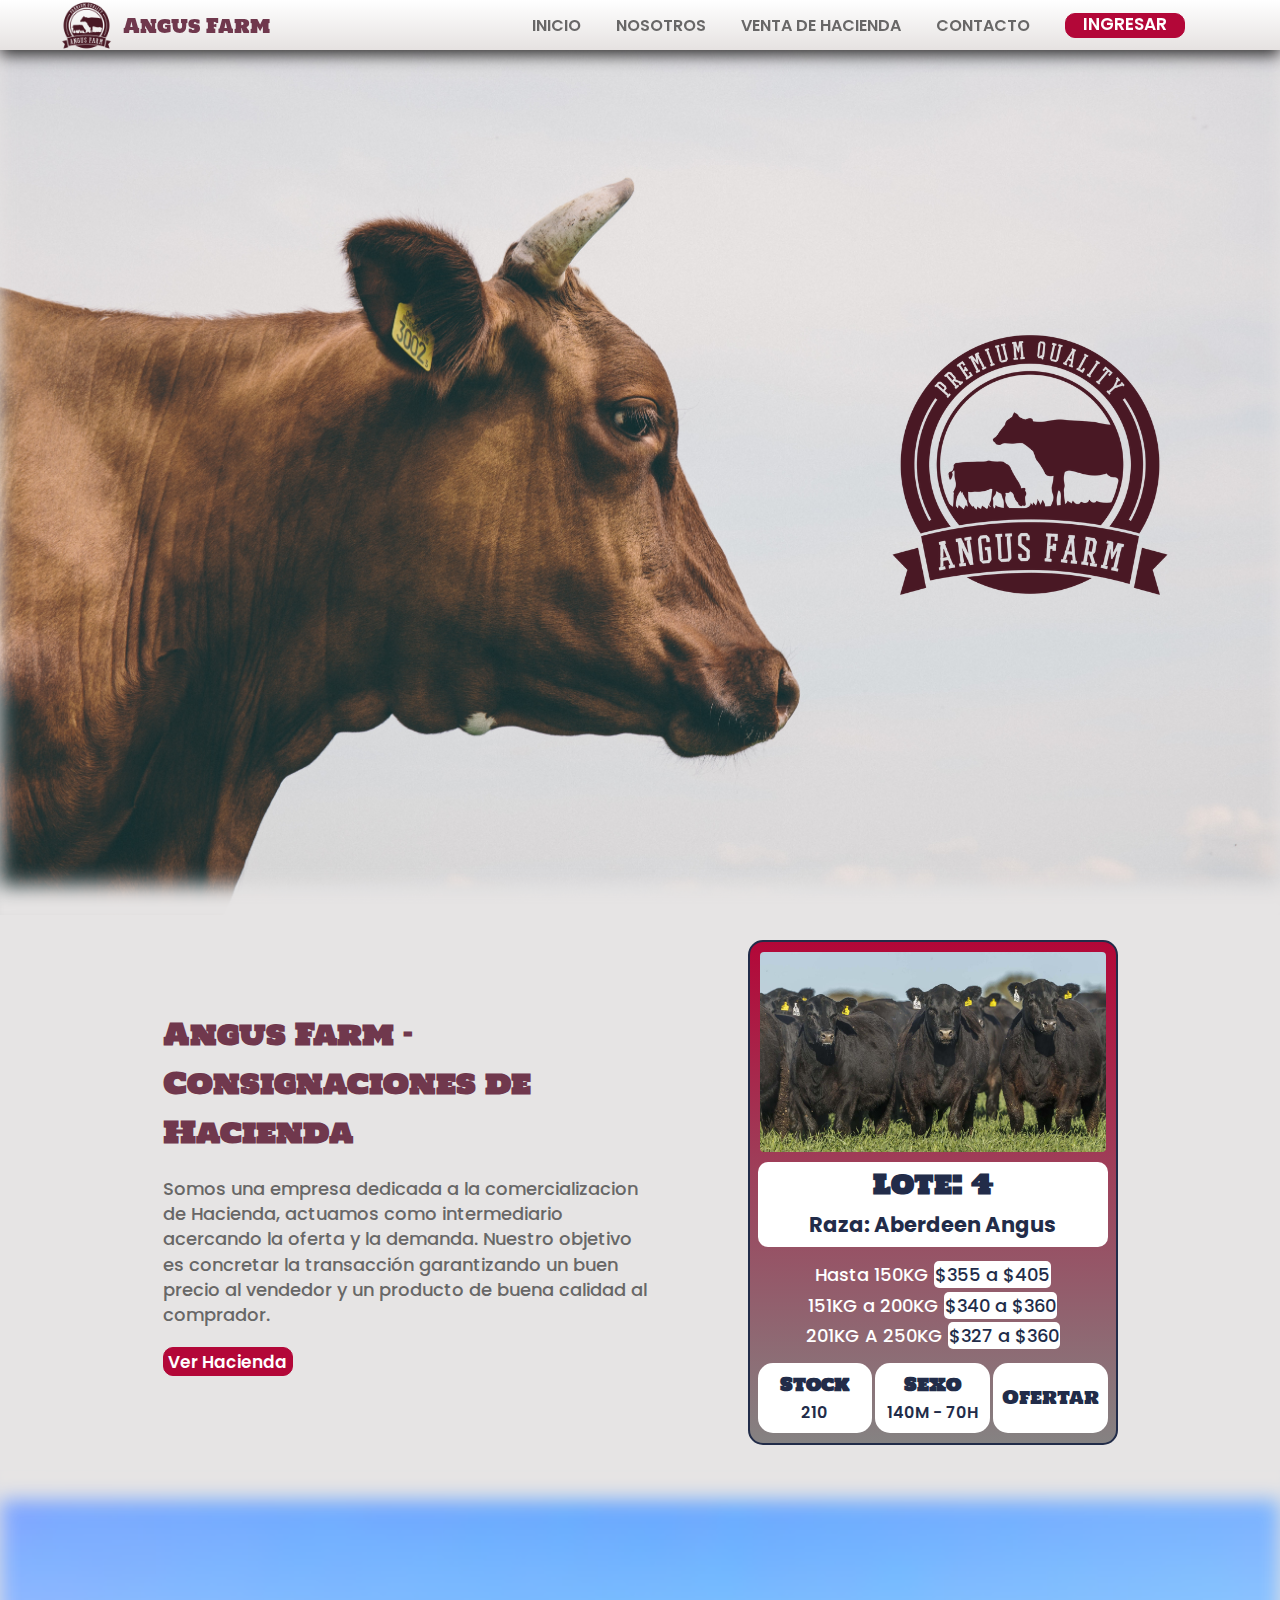
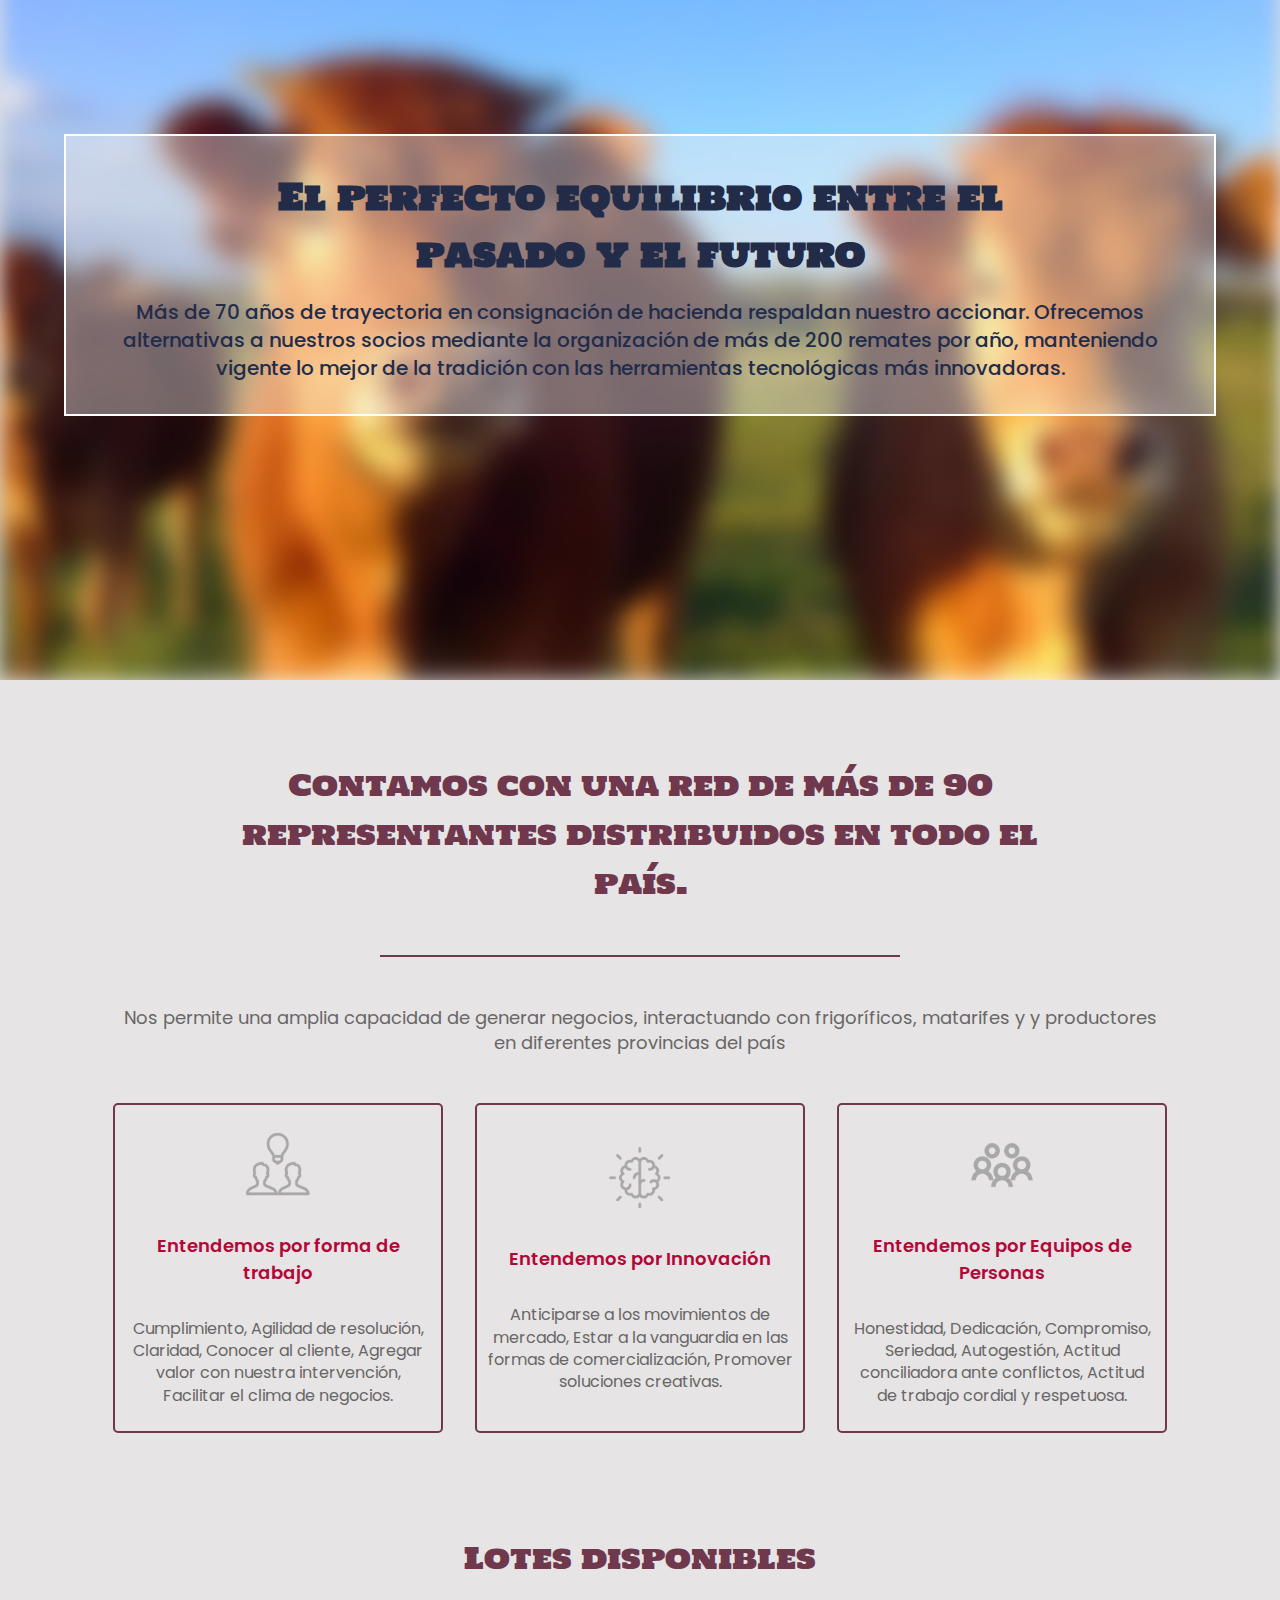
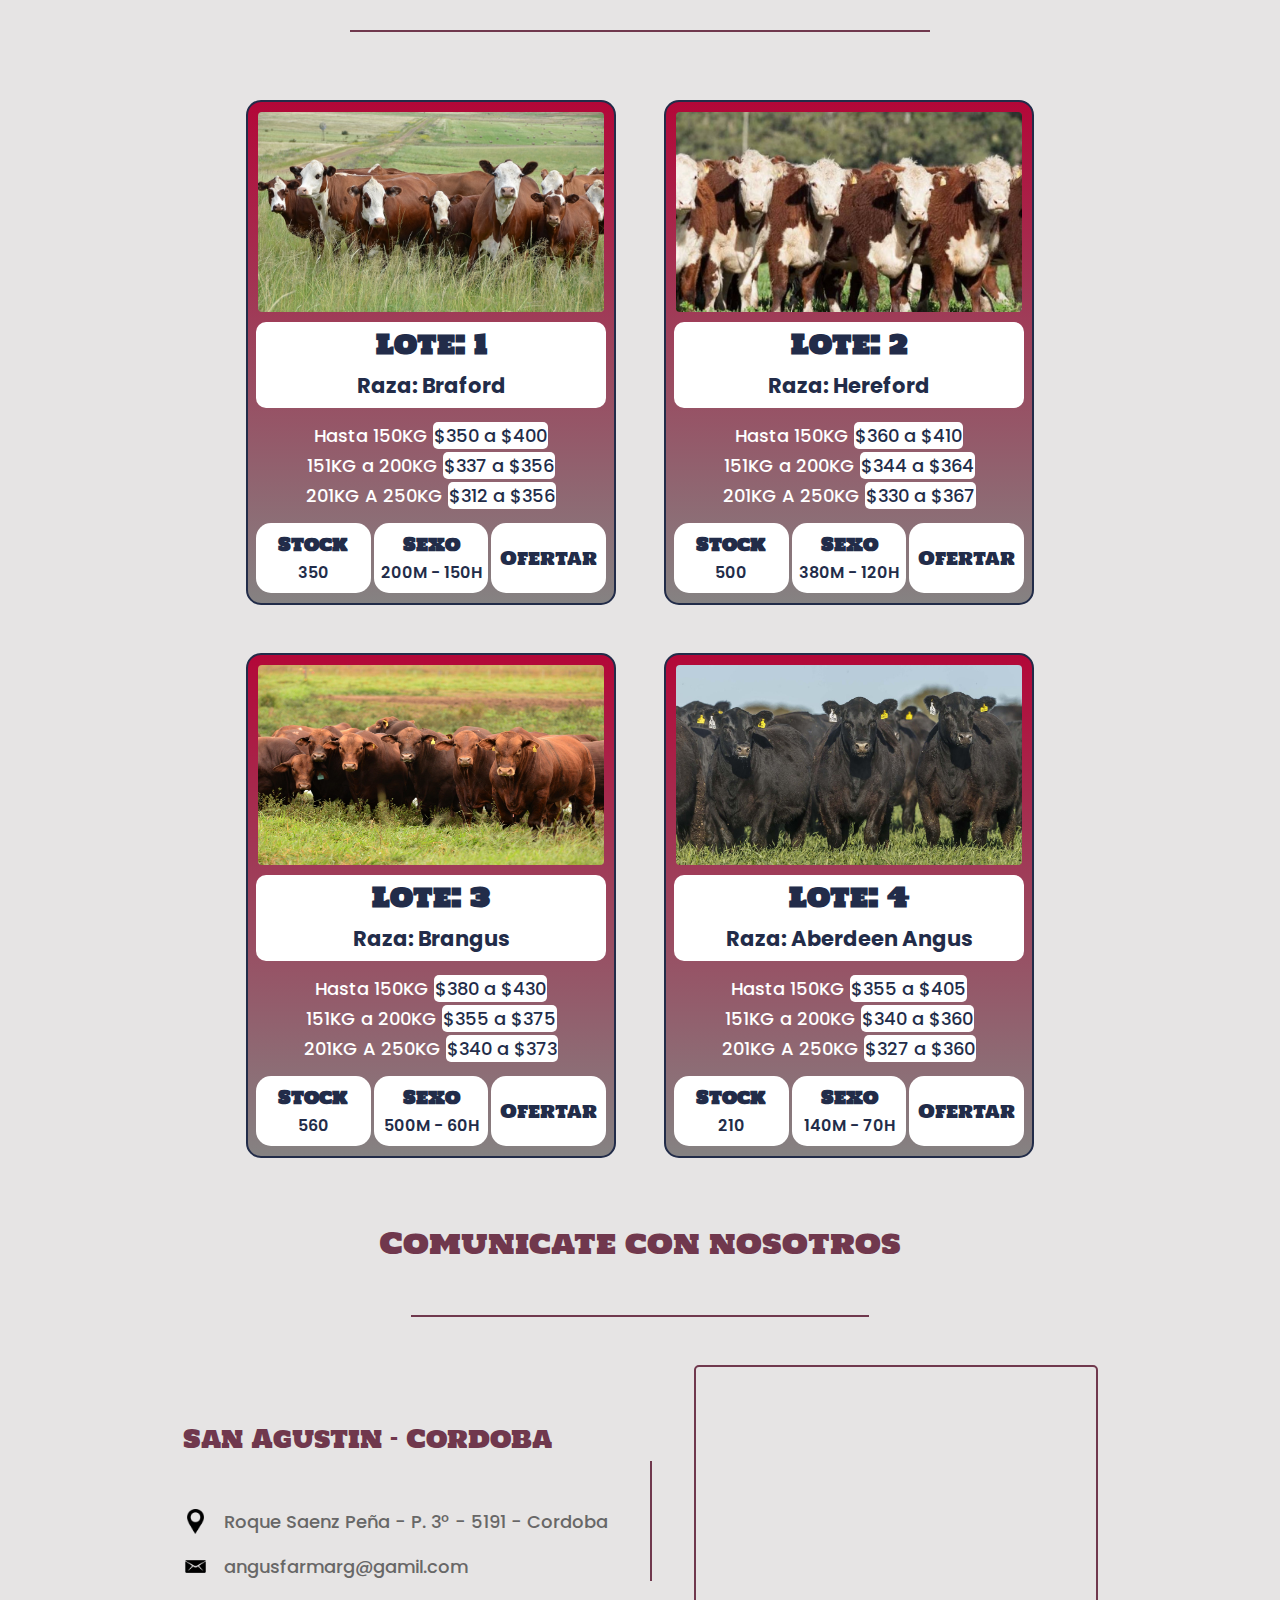
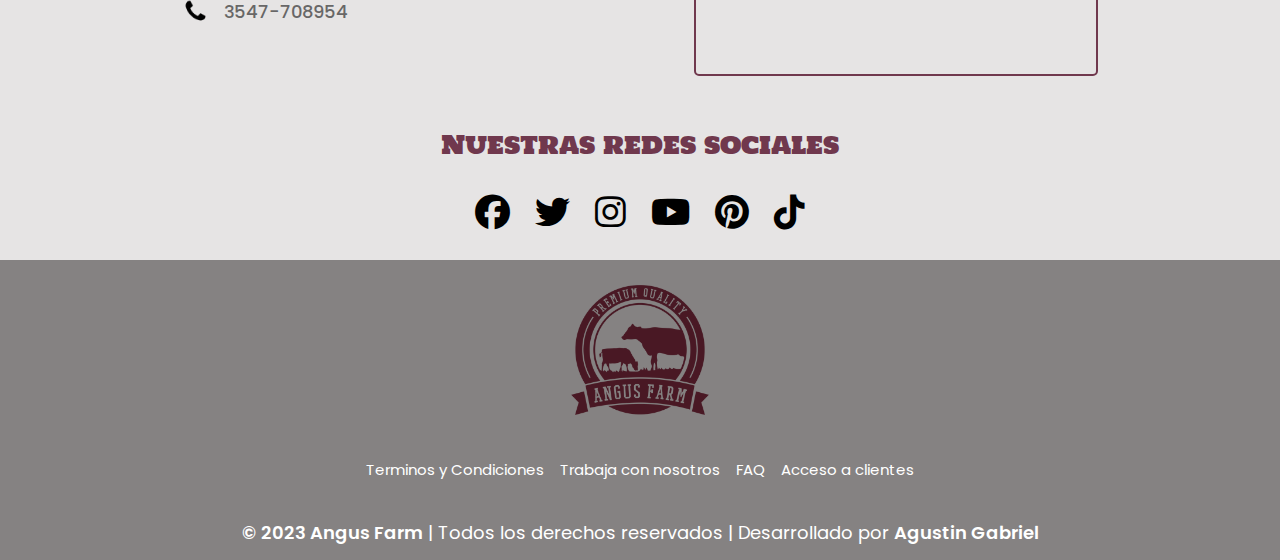
==== commit b2854a51: "agregado login y register" ====
--- a/index.html
+++ b/index.html
@@ -26,7 +26,7 @@
           <li><a href="#about ">Nosotros</a></li>
           <li><a href="#cards ">Venta de Hacienda</a></li>
           <li><a href="#contact">Contacto</a></li>
-          <li><a href="#">Ingresar</a></li>
+          <li><a href="login.html">Ingresar</a></li>
         </ul>
         <div class="overlay"></div>
       </nav>
--- a/assets/styles.css
+++ b/assets/styles.css
@@ -128,14 +128,15 @@
 /* section hero */
 
 #img-port {
-  margin-top: -125px;
-  background: url(../assets/img/img-hero2.jpg) no-repeat;
-  background-position: top;
+  margin-top: 15px;
+  background: url(../assets/img/img-hero2.jpg) no-repeat center;
+  /* background-position: top; */
   background-size: cover;
-  position: relative;
+  /* position: relative; */
   width: 100%;
-  height: 1000px;
-  box-shadow: 0px -130px 50px #e6e4e4 inset;
+  max-width: 1400px;
+  height: 100vh;
+  box-shadow: 0px -30px 20px #e6e4e4 inset;
   display: flex;
   justify-content: flex-end;
   align-items: center;
@@ -342,11 +343,12 @@
   background-size: cover;
   background-repeat: no-repeat;
   width: 100%;
+  max-width: 1400px;
   min-height: 90vh;
   display: flex;
   align-items: center;
   justify-content: center;
-  box-shadow: 0px 60px 50px #e6e4e4 inset;
+  box-shadow: 0px 30px 20px #e6e4e4 inset;
 }
 
 .about-info {
@@ -504,7 +506,7 @@
 /* section contact */
 
 #contact {
-  max-width: 1200px;
+  max-width: 1400px;
   padding: 20px;
   display: flex;
   flex-direction: column;
